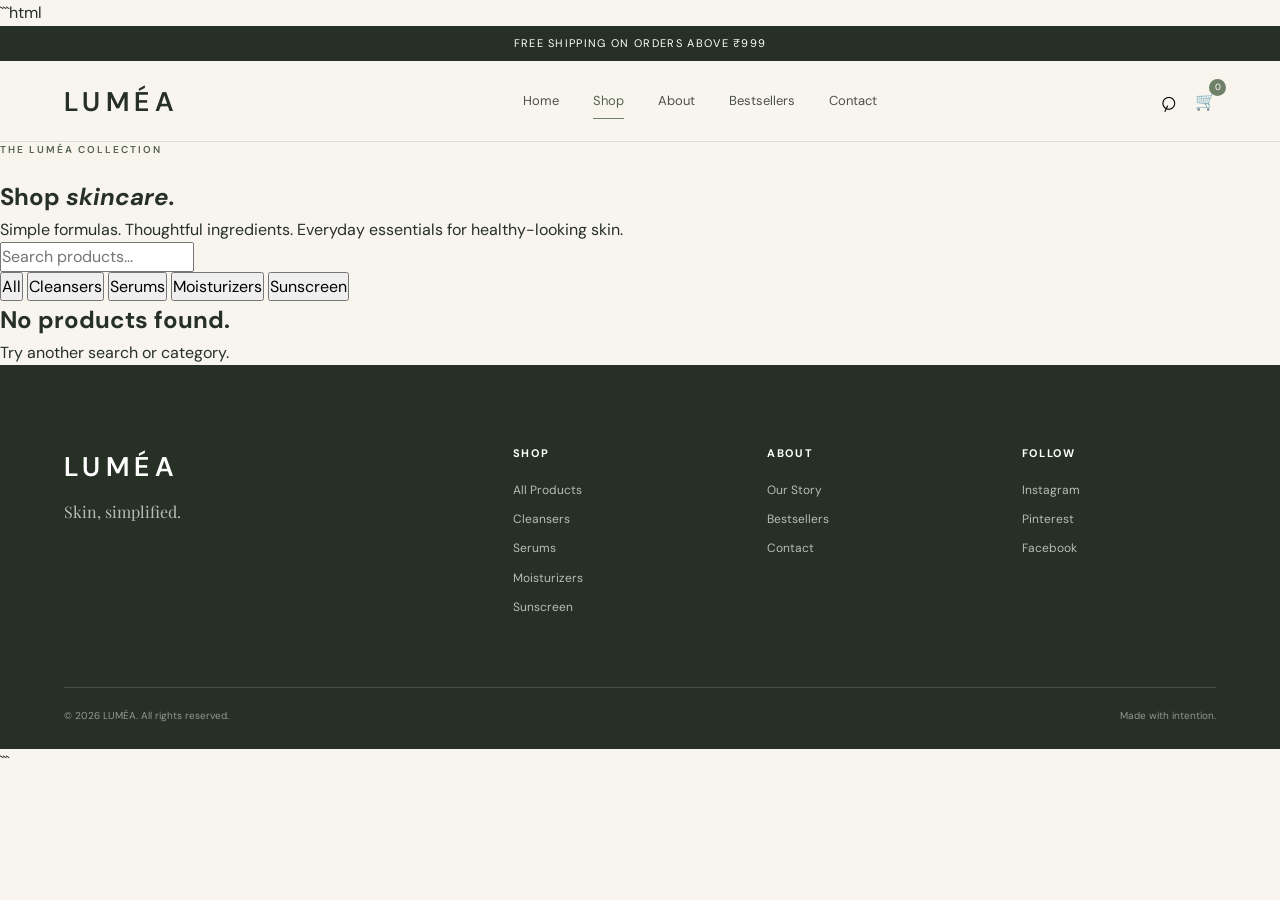
==== shop.html @ 1484291f "Create shop.html" ====
```html
<!DOCTYPE html>
<html lang="en">

<head>

    <meta charset="UTF-8">

    <meta
        name="viewport"
        content="width=device-width, initial-scale=1.0"
    >

    <title>Shop — LUMÉA</title>

    <meta
        name="description"
        content="Shop simple, thoughtful skincare from LUMÉA."
    >

    <!-- Google Fonts -->

    <link rel="preconnect" href="https://fonts.googleapis.com">

    <link
        rel="preconnect"
        href="https://fonts.gstatic.com"
        crossorigin
    >

    <link
        href="https://fonts.googleapis.com/css2?family=DM+Sans:wght@400;500;600;700&family=Playfair+Display:wght@400;500;600&display=swap"
        rel="stylesheet"
    >

    <!-- Main CSS -->

    <link rel="stylesheet" href="css/style.css">

    <!-- Shop CSS -->

    <link rel="stylesheet" href="css/shop.css">

</head>


<body>


    <!-- =========================
         ANNOUNCEMENT BAR
    ========================== -->

    <div class="announcement">

        <p>
            Free shipping on orders above ₹999
        </p>

    </div>


    <!-- =========================
         NAVBAR
    ========================== -->

    <header class="navbar">

        <div class="nav-container">


            <a
                href="index.html"
                class="logo"
            >
                LUMÉA
            </a>


            <nav
                class="nav-links"
                id="navLinks"
            >

                <a href="index.html">
                    Home
                </a>

                <a
                    href="shop.html"
                    class="active"
                >
                    Shop
                </a>

                <a href="index.html#about">
                    About
                </a>

                <a href="index.html#bestsellers">
                    Bestsellers
                </a>

                <a href="index.html#contact">
                    Contact
                </a>

            </nav>


            <div class="nav-actions">


                <button
                    class="icon-btn"
                    id="searchToggle"
                    aria-label="Search"
                >
                    ⌕
                </button>


                <button
                    class="cart-btn"
                    id="cartButton"
                    aria-label="Shopping cart"
                >

                    <span class="cart-icon">
                        🛒
                    </span>

                    <span
                        class="cart-count"
                        id="cartCount"
                    >
                        0
                    </span>

                </button>


                <button
                    class="menu-btn"
                    id="menuBtn"
                    aria-label="Open menu"
                    aria-expanded="false"
                >

                    <span></span>
                    <span></span>
                    <span></span>

                </button>


            </div>

        </div>

    </header>



    <main>


        <!-- =========================
             SHOP HERO
        ========================== -->

        <section class="shop-hero">

            <span class="eyebrow">
                THE LUMÉA COLLECTION
            </span>

            <h1>
                Shop <em>skincare.</em>
            </h1>

            <p>
                Simple formulas. Thoughtful ingredients.
                Everyday essentials for healthy-looking skin.
            </p>

        </section>



        <!-- =========================
             SEARCH
        ========================== -->

        <section class="shop-controls">

            <div
                class="search-box"
                id="searchBox"
            >

                <input
                    type="text"
                    id="searchInput"
                    placeholder="Search products..."
                >

            </div>


            <!-- CATEGORY FILTER -->

            <div class="categories">

                <button
                    class="category-btn active"
                    data-category="all"
                >
                    All
                </button>

                <button
                    class="category-btn"
                    data-category="cleanser"
                >
                    Cleansers
                </button>

                <button
                    class="category-btn"
                    data-category="serum"
                >
                    Serums
                </button>

                <button
                    class="category-btn"
                    data-category="moisturizer"
                >
                    Moisturizers
                </button>

                <button
                    class="category-btn"
                    data-category="sunscreen"
                >
                    Sunscreen
                </button>

            </div>

        </section>



        <!-- =========================
             PRODUCTS
        ========================== -->

        <section class="shop-products">

            <div
                class="product-grid"
                id="productGrid"
            >

                <!-- Products are inserted by JavaScript -->

            </div>


            <!-- NO RESULTS -->

            <div
                class="no-results"
                id="noResults"
            >

                <h2>
                    No products found.
                </h2>

                <p>
                    Try another search or category.
                </p>

            </div>

        </section>


    </main>



    <!-- =========================
         FOOTER
    ========================== -->

    <footer class="footer">


        <div class="footer-main">


            <div class="footer-brand">

                <a
                    href="index.html"
                    class="logo"
                >
                    LUMÉA
                </a>

                <p>
                    Skin, simplified.
                </p>

            </div>


            <div class="footer-column">

                <h4>
                    Shop
                </h4>

                <a href="shop.html">
                    All Products
                </a>

                <a href="shop.html">
                    Cleansers
                </a>

                <a href="shop.html">
                    Serums
                </a>

                <a href="shop.html">
                    Moisturizers
                </a>

                <a href="shop.html">
                    Sunscreen
                </a>

            </div>


            <div class="footer-column">

                <h4>
                    About
                </h4>

                <a href="index.html#about">
                    Our Story
                </a>

                <a href="index.html#bestsellers">
                    Bestsellers
                </a>

                <a href="index.html#contact">
                    Contact
                </a>

            </div>


            <div class="footer-column">

                <h4>
                    Follow
                </h4>

                <a href="#">
                    Instagram
                </a>

                <a href="#">
                    Pinterest
                </a>

                <a href="#">
                    Facebook
                </a>

            </div>


        </div>


        <div class="footer-bottom">

            <span>
                © 2026 LUMÉA. All rights reserved.
            </span>

            <span>
                Made with intention.
            </span>

        </div>


    </footer>


    <!-- JavaScript -->

    <script src="js/shop.js"></script>

</body>

</html>
```
---- css/style.css ----
:root {
    --cream: #f8f5ef;
    --cream-dark: #eee9df;
    --sage: #6f8068;
    --sage-dark: #53634e;
    --dark: #263025;
    --text: #4c5149;
    --beige: #d9c8b4;
    --white: #ffffff;
    --border: rgba(38, 48, 37, 0.12);

    --serif: "Playfair Display", Georgia, serif;
    --sans: "DM Sans", Arial, sans-serif;
}



* {
    margin: 0;
    padding: 0;
    box-sizing: border-box;
}

html {
    scroll-behavior: smooth;
}

body {
    background: var(--cream);
    color: var(--dark);
    font-family: var(--sans);
    line-height: 1.6;
}

img {
    display: block;
    width: 100%;
}

a {
    color: inherit;
    text-decoration: none;
}

button,
input {
    font: inherit;
}


.announcement {
    background: var(--dark);
    color: var(--white);
    text-align: center;
    padding: 9px 20px;
    font-size: 11px;
    letter-spacing: 0.12em;
    text-transform: uppercase;
}


.navbar {
    position: sticky;
    top: 0;
    z-index: 1000;
    background: rgba(248, 245, 239, 0.94);
    backdrop-filter: blur(15px);
    border-bottom: 1px solid var(--border);
}

.nav-container {
    width: min(1200px, 90%);
    margin: auto;
    height: 80px;

    display: flex;
    align-items: center;
    justify-content: space-between;
}

.logo {
    font-size: 27px;
    font-weight: 600;
    letter-spacing: 0.2em;
}

.nav-links {
    display: flex;
    gap: 34px;
    margin-left: 60px;
}

.nav-links a {
    position: relative;
    font-size: 13px;
    color: var(--text);
    transition: color 0.3s ease;
}

.nav-links a::after {
    content: "";
    position: absolute;
    left: 0;
    bottom: -7px;
    width: 0;
    height: 1px;
    background: var(--sage);
    transition: width 0.3s ease;
}

.nav-links a:hover,
.nav-links a.active {
    color: var(--sage-dark);
}

.nav-links a:hover::after,
.nav-links a.active::after {
    width: 100%;
}

.nav-actions {
    display: flex;
    align-items: center;
    gap: 18px;
}

.icon-btn,
.cart-btn,
.menu-btn {
    border: none;
    background: none;
    cursor: pointer;
}

.icon-btn {
    font-size: 28px;
    transform: rotate(-20deg);
}

.cart-btn {
    position: relative;
    font-size: 17px;
}

.cart-count {
    position: absolute;
    top: -9px;
    right: -10px;

    width: 17px;
    height: 17px;

    display: flex;
    align-items: center;
    justify-content: center;

    background: var(--sage);
    color: var(--white);

    border-radius: 50%;
    font-size: 9px;
}

.menu-btn {
    display: none;
    flex-direction: column;
    gap: 5px;
}

.menu-btn span {
    display: block;
    width: 22px;
    height: 1.5px;
    background: var(--dark);
}



.hero {
    width: min(1200px, 90%);
    margin: auto;

    min-height: 680px;

    display: grid;
    grid-template-columns: 1fr 1fr;
    align-items: center;
    gap: 80px;
}

.hero-content {
    padding: 60px 0;
}

.eyebrow {
    display: block;
    margin-bottom: 20px;

    color: var(--sage-dark);
    font-size: 10px;
    font-weight: 600;
    letter-spacing: 0.2em;
}

.hero h1 {
    font-family: var(--serif);
    font-size: clamp(65px, 7vw, 100px);
    line-height: 0.94;
    font-weight: 400;
    letter-spacing: -0.04em;
}

.hero h1 em,
h2 em {
    color: var(--sage);
    font-style: italic;
}

.hero-content > p {
    max-width: 430px;
    margin: 30px 0;

    color: var(--text);
    font-size: 16px;
}

.hero-buttons {
    display: flex;
    gap: 12px;
    flex-wrap: wrap;
}

.btn {
    display: inline-flex;
    align-items: center;
    justify-content: center;

    min-height: 50px;
    padding: 0 25px;

    border-radius: 30px;

    font-size: 12px;
    font-weight: 600;

    transition:
        transform 0.3s ease,
        background 0.3s ease,
        color 0.3s ease;
}

.btn:hover {
    transform: translateY(-3px);
}

.btn-primary {
    background: var(--sage);
    color: var(--white);
}

.btn-primary:hover {
    background: var(--sage-dark);
}

.btn-secondary {
    border: 1px solid var(--dark);
}

.btn-secondary:hover {
    background: var(--dark);
    color: var(--white);
}



.hero-image {
    position: relative;
}

.hero-image-card {
    height: 600px;
    overflow: hidden;
    border-radius: 220px 220px 20px 20px;
}

.hero-image-card img {
    height: 100%;
    object-fit: cover;
    transition: transform 0.8s ease;
}

.hero-image-card:hover img {
    transform: scale(1.04);
}

.hero-badge {
    position: absolute;
    left: -40px;
    bottom: 50px;

    width: 110px;
    height: 110px;

    display: flex;
    flex-direction: column;
    align-items: center;
    justify-content: center;

    background: var(--cream-dark);
    border-radius: 50%;

    font-family: var(--serif);
    font-size: 13px;
    line-height: 1.2;
    text-align: center;
}

.hero-badge span {
    margin-bottom: 5px;
    color: var(--sage);
}



.intro {
    padding: 130px max(5%, calc((100vw - 1200px) / 2));
    background: var(--white);
}

.intro-label {
    display: flex;
    justify-content: space-between;

    margin-bottom: 70px;
    padding-bottom: 15px;

    border-bottom: 1px solid var(--border);

    font-size: 10px;
    letter-spacing: 0.15em;
    color: var(--sage-dark);
}

.intro-content {
    display: grid;
    grid-template-columns: 1fr 1fr;
    gap: 100px;
}

.intro h2,
.section-heading h2,
.story-content h2,
.bestsellers h2,
.newsletter h2 {
    font-family: var(--serif);
    font-size: clamp(45px, 5vw, 70px);
    line-height: 1.05;
    font-weight: 400;
    letter-spacing: -0.03em;
}

.intro-text {
    padding-top: 10px;
    max-width: 460px;
}

.intro-text p {
    margin-bottom: 20px;
    color: var(--text);
    font-size: 15px;
}

.text-link {
    display: inline-block;
    margin-top: 20px;

    color: var(--sage-dark);
    font-size: 12px;
    font-weight: 600;

    border-bottom: 1px solid var(--sage);
    padding-bottom: 5px;
}

.text-link span {
    margin-left: 8px;
}



.benefits {
    width: min(1200px, 90%);
    margin: auto;

    padding: 80px 0;

    display: grid;
    grid-template-columns: repeat(3, 1fr);
    gap: 50px;
}

.benefit {
    display: flex;
    gap: 18px;
}

.benefit-icon {
    width: 45px;
    height: 45px;
    flex-shrink: 0;

    display: flex;
    align-items: center;
    justify-content: center;

    background: var(--cream-dark);
    border-radius: 50%;

    color: var(--sage);
}

.benefit h3 {
    margin-bottom: 5px;
    font-size: 14px;
}

.benefit p {
    color: var(--text);
    font-size: 12px;
}




.products-section {
    padding: 120px max(5%, calc((100vw - 1200px) / 2));
    background: var(--cream-dark);
}

.section-heading {
    display: flex;
    align-items: end;
    justify-content: space-between;
    gap: 30px;

    margin-bottom: 60px;
}

.section-heading h2 {
    font-size: clamp(45px, 5vw, 65px);
}

.product-grid {
    display: grid;
    grid-template-columns: repeat(4, 1fr);
    gap: 20px;
}

.product-card {
    min-width: 0;
}

.product-image {
    position: relative;
    height: 390px;
    overflow: hidden;

    background: var(--white);
    border-radius: 15px;
}

.product-image img {
    height: 100%;
    object-fit: cover;

    transition: transform 0.6s ease;
}

.product-card:hover .product-image img {
    transform: scale(1.05);
}

.product-badge {
    position: absolute;
    z-index: 2;
    top: 15px;
    left: 15px;

    padding: 6px 10px;

    background: var(--white);
    border-radius: 20px;

    font-size: 8px;
    font-weight: 600;
    letter-spacing: 0.1em;
}

.quick-add {
    position: absolute;
    left: 15px;
    right: 15px;
    bottom: -60px;

    width: calc(100% - 30px);

    border: none;
    border-radius: 30px;

    padding: 13px;

    background: var(--dark);
    color: var(--white);

    cursor: pointer;

    font-size: 11px;
    font-weight: 600;

    transition: bottom 0.3s ease;
}

.product-card:hover .quick-add {
    bottom: 15px;
}

.product-info {
    padding: 18px 2px;
}

.product-category {
    margin-bottom: 5px;

    color: var(--sage-dark);

    font-size: 9px;
    font-weight: 600;
    letter-spacing: 0.15em;
}

.product-info h3 {
    font-family: var(--serif);
    font-size: 20px;
    font-weight: 500;
}

.product-info p {
    margin-top: 2px;
    color: var(--text);
    font-size: 11px;
}

.product-bottom {
    display: flex;
    justify-content: space-between;
    margin-top: 12px;
}

.price {
    font-size: 13px;
    font-weight: 600;
}

.rating {
    color: var(--sage-dark);
    font-size: 11px;
}



.story-section {
    display: grid;
    grid-template-columns: 1fr 1fr;

    min-height: 650px;

    background: var(--white);
}

.story-image {
    min-height: 650px;
    overflow: hidden;
}

.story-image img {
    height: 100%;
    object-fit: cover;
}

.story-content {
    display: flex;
    flex-direction: column;
    justify-content: center;

    padding: 80px max(8%, 60px);
}

.story-content h2 {
    margin-bottom: 30px;
}

.story-content p {
    max-width: 400px;
    margin-bottom: 15px;

    color: var(--text);
    font-size: 14px;
}

.story-content .btn {
    align-self: flex-start;
    margin-top: 20px;
}


.bestsellers {
    padding: 130px max(5%, calc((100vw - 1200px) / 2));
}

.centered {
    display: block;
    text-align: center;
}

.centered .eyebrow {
    margin-bottom: 15px;
}

.centered p {
    max-width: 430px;
    margin: 20px auto 0;

    color: var(--text);
    font-size: 14px;
}

.mini-products {
    display: grid;
    grid-template-columns: repeat(3, 1fr);
    gap: 25px;

    margin-top: 70px;
}

.mini-product {
    display: grid;
    grid-template-columns: 130px 1fr;
    gap: 20px;
    align-items: center;

    padding: 15px;

    background: var(--cream-dark);
    border-radius: 15px;

    transition: transform 0.3s ease;
}

.mini-product:hover {
    transform: translateY(-5px);
}

.mini-product img {
    width: 130px;
    height: 150px;
    object-fit: cover;
    border-radius: 10px;
}

.mini-product span {
    color: var(--sage-dark);
    font-size: 9px;
}

.mini-product h3 {
    margin: 8px 0;

    font-family: var(--serif);
    font-size: 18px;
    font-weight: 500;
}

.mini-product p {
    font-size: 12px;
}



.testimonial {
    padding: 130px 20px;

    background: var(--sage);
    color: var(--white);

    text-align: center;
}

.quote-mark {
    font-family: var(--serif);
    font-size: 70px;
    line-height: 0.5;
}

blockquote {
    max-width: 800px;
    margin: 35px auto;

    font-family: var(--serif);
    font-size: clamp(32px, 4vw, 55px);
    line-height: 1.2;
}

.testimonial-author {
    display: flex;
    align-items: center;
    justify-content: center;
    gap: 12px;

    font-size: 11px;
    letter-spacing: 0.12em;
    text-transform: uppercase;
}

.testimonial-author span {
    width: 30px;
    height: 1px;
    background: rgba(255,255,255,0.6);
}



.newsletter {
    padding: 130px 20px;
    text-align: center;
}

.newsletter-content {
    max-width: 650px;
    margin: auto;
}

.newsletter h2 {
    margin-bottom: 20px;
}

.newsletter p {
    color: var(--text);
    font-size: 14px;
}

.newsletter-form {
    display: flex;
    max-width: 520px;
    margin: 35px auto 15px;

    border-bottom: 1px solid var(--dark);
}

.newsletter-form input {
    flex: 1;

    padding: 15px 5px;

    border: none;
    outline: none;

    background: transparent;

    font-size: 13px;
}

.newsletter-form button {
    border: none;
    background: none;

    cursor: pointer;

    color: var(--sage-dark);

    font-size: 12px;
    font-weight: 600;
}

.newsletter small {
    color: #858a82;
    font-size: 9px;
}



.footer {
    padding: 80px max(5%, calc((100vw - 1200px) / 2)) 25px;

    background: var(--dark);
    color: var(--white);
}

.footer-main {
    display: grid;
    grid-template-columns: 2fr repeat(3, 1fr);
    gap: 60px;

    padding-bottom: 70px;
}

.footer-brand p {
    margin-top: 10px;
    color: #b8bdb5;
    font-family: var(--serif);
    font-size: 16px;
}

.footer-column {
    display: flex;
    flex-direction: column;
    gap: 10px;
}

.footer-column h4 {
    margin-bottom: 8px;

    color: var(--white);

    font-size: 11px;
    letter-spacing: 0.15em;
    text-transform: uppercase;
}

.footer-column a {
    color: #b8bdb5;
    font-size: 12px;

    transition: color 0.3s ease;
}

.footer-column a:hover {
    color: var(--white);
}

.footer-bottom {
    display: flex;
    justify-content: space-between;

    padding-top: 20px;

    border-top: 1px solid rgba(255,255,255,0.15);

    color: #929890;
    font-size: 10px;
}



@media (max-width: 900px) {

    .nav-links {
        gap: 18px;
        margin-left: 20px;
    }

    .hero {
        gap: 40px;
    }

    .hero-image-card {
        height: 520px;
    }

    .product-grid {
        grid-template-columns: repeat(2, 1fr);
    }

    .benefits {
        grid-template-columns: 1fr;
        gap: 25px;
    }

    .intro-content {
        gap: 50px;
    }

    .mini-products {
        grid-template-columns: 1fr;
    }

}



@media (max-width: 650px) {

    .announcement {
        font-size: 9px;
    }

    .nav-container {
        height: 68px;
    }

    .logo {
        font-size: 21px;
    }

    .nav-links {
        position: absolute;

        top: 68px;
        left: 0;

        width: 100%;

        display: none;
        flex-direction: column;
        gap: 0;

        margin: 0;

        background: var(--cream);

        border-bottom: 1px solid var(--border);
    }

    .nav-links.open {
        display: flex;
    }

    .nav-links a {
        padding: 17px 5%;
        border-bottom: 1px solid var(--border);
    }

    .nav-actions {
        gap: 12px;
    }

    .icon-btn {
        display: none;
    }

    .menu-btn {
        display: flex;
    }



    .hero {
        width: 90%;
        min-height: auto;

        display: flex;
        flex-direction: column;

        gap: 40px;

        padding: 70px 0 80px;
    }

    .hero-content {
        padding: 0;
    }

    .hero h1 {
        font-size: 65px;
    }

    .hero-content > p {
        font-size: 14px;
    }

    .hero-buttons {
        flex-direction: column;
        align-items: stretch;
    }

    .hero-image {
        width: 100%;
    }

    .hero-image-card {
        height: 450px;
        border-radius: 150px 150px 15px 15px;
    }

    .hero-badge {
        left: 10px;
        bottom: 25px;
        width: 90px;
        height: 90px;
        font-size: 11px;
    }



    .intro {
        padding: 90px 5%;
    }

    .intro-label {
        margin-bottom: 45px;
    }

    .intro-content {
        display: block;
    }

    .intro h2 {
        margin-bottom: 40px;
        font-size: 45px;
    }


    .benefits {
        width: 90%;
        padding: 65px 0;
    }


    .products-section {
        padding: 80px 5%;
    }

    .section-heading {
        display: block;
        margin-bottom: 40px;
    }

    .section-heading .text-link {
        margin-top: 20px;
    }

    .product-grid {
        grid-template-columns: repeat(2, 1fr);
        gap: 12px;
    }

    .product-image {
        height: 250px;
    }

    .quick-add {
        bottom: 12px;
        font-size: 9px;
        padding: 10px;
    }

    .product-info h3 {
        font-size: 16px;
    }

    .story-section {
        display: flex;
        flex-direction: column;
    }

    .story-image {
        min-height: 400px;
    }

    .story-content {
        padding: 80px 8%;
    }


    .bestsellers {
        padding: 90px 5%;
    }

    .mini-products {
        margin-top: 50px;
    }

    .mini-product {
        grid-template-columns: 100px 1fr;
    }

    .mini-product img {
        width: 100px;
        height: 120px;
    }


    .testimonial {
        padding: 90px 20px;
    }

    blockquote {
        font-size: 32px;
    }


    .newsletter {
        padding: 90px 20px;
    }

    .newsletter-form {
        flex-direction: column;

        border-bottom: none;
        gap: 10px;
    }

    .newsletter-form input {
        border-bottom: 1px solid var(--dark);
    }

    .newsletter-form button {
        padding: 12px;
        background: var(--sage);
        color: white;
        border-radius: 30px;
    }

    .footer {
        padding: 60px 5% 20px;
    }

    .footer-main {
        grid-template-columns: 1fr 1fr;
        gap: 40px;
    }

    .footer-brand {
        grid-column: 1 / -1;
    }

    .footer-bottom {
        flex-direction: column;
        gap: 8px;
    }

}
.reveal {
    opacity: 0;
    transform: translateY(25px);
    transition:
        opacity 0.7s ease,
        transform 0.7s ease;
}

.reveal.visible {
    opacity: 1;
    transform: translateY(0);
}
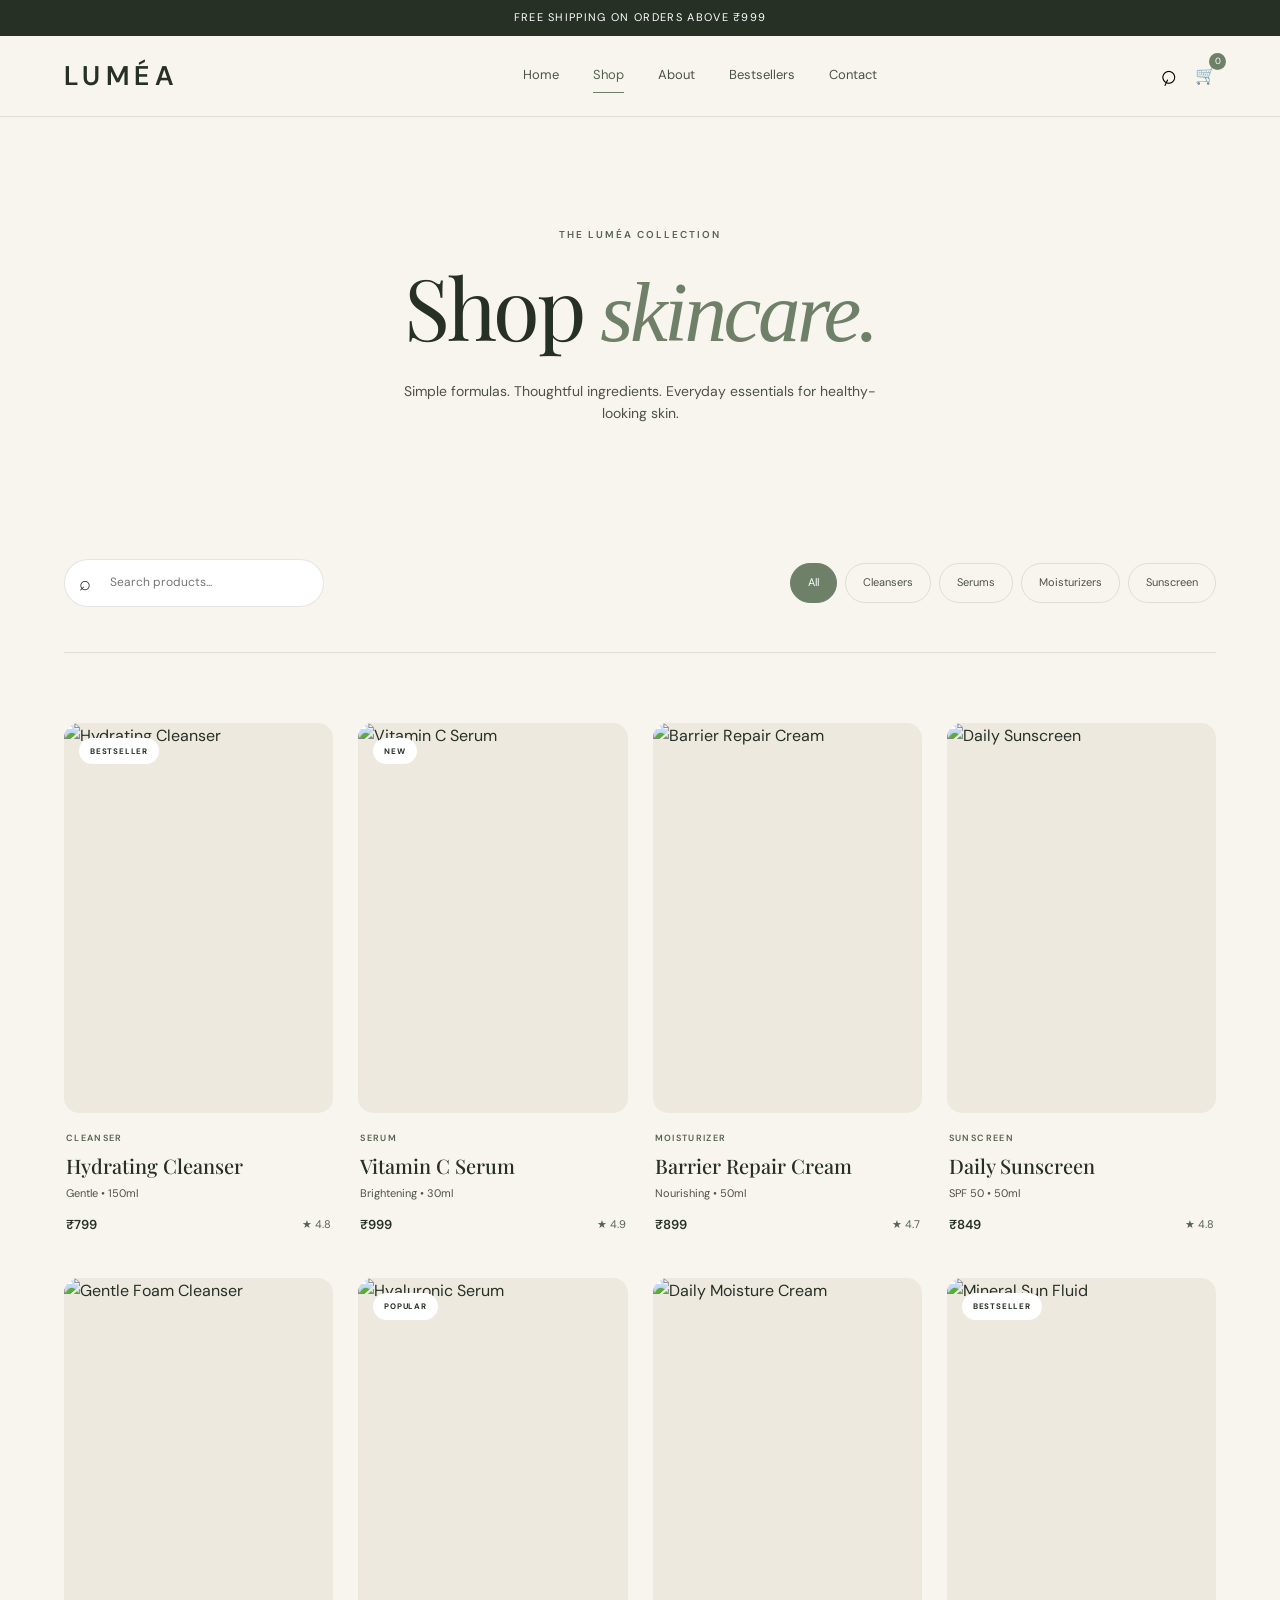
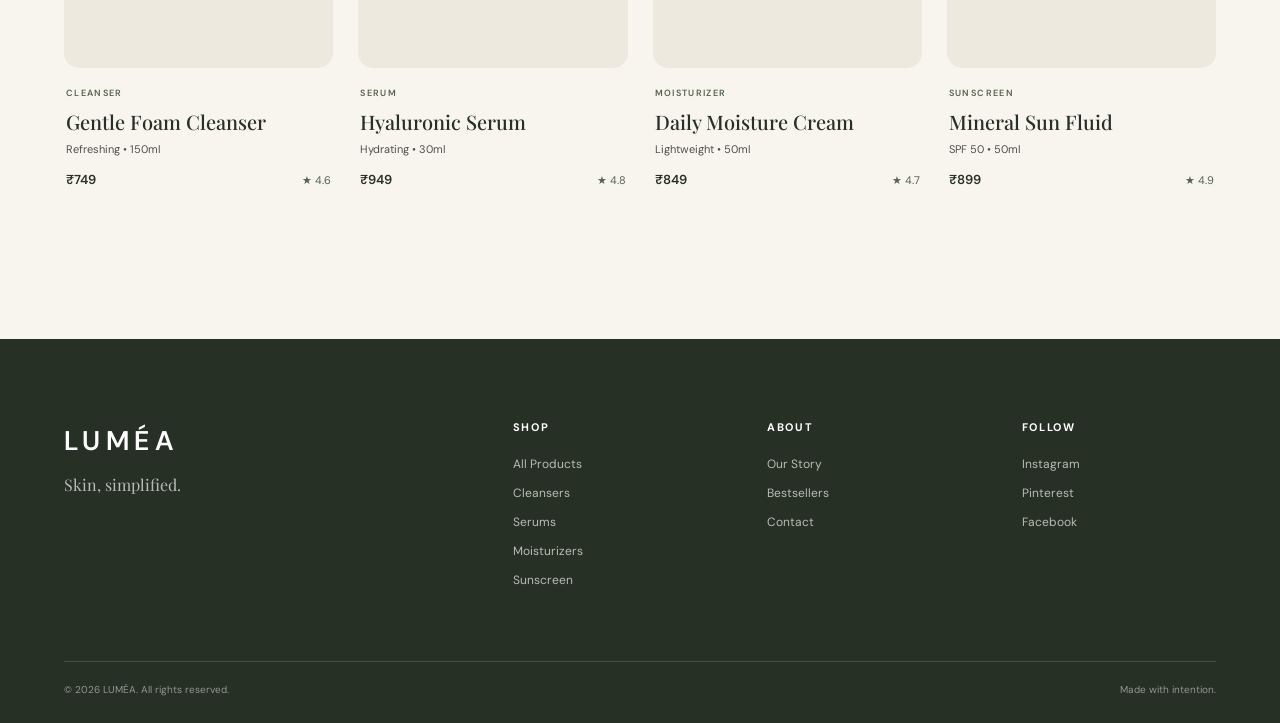
==== commit 7360ab65: "Clean up comments in shop.html Removed unnecessary comments throughout the HTML file." ====
--- a/shop.html
+++ b/shop.html
@@ -1,4 +1,3 @@
-```html
 <!DOCTYPE html>
 <html lang="en">
 
@@ -18,7 +17,6 @@
         content="Shop simple, thoughtful skincare from LUMÉA."
     >
 
-    <!-- Google Fonts -->
 
     <link rel="preconnect" href="https://fonts.googleapis.com">
 
@@ -33,11 +31,9 @@
         rel="stylesheet"
     >
 
-    <!-- Main CSS -->
 
     <link rel="stylesheet" href="css/style.css">
 
-    <!-- Shop CSS -->
 
     <link rel="stylesheet" href="css/shop.css">
 
@@ -47,9 +43,7 @@
 <body>
 
 
-    <!-- =========================
-         ANNOUNCEMENT BAR
-    ========================== -->
+ 
 
     <div class="announcement">
 
@@ -60,9 +54,6 @@
     </div>
 
 
-    <!-- =========================
-         NAVBAR
-    ========================== -->
 
     <header class="navbar">
 
@@ -165,9 +156,6 @@
     <main>
 
 
-        <!-- =========================
-             SHOP HERO
-        ========================== -->
 
         <section class="shop-hero">
 
@@ -188,9 +176,7 @@
 
 
 
-        <!-- =========================
-             SEARCH
-        ========================== -->
+
 
         <section class="shop-controls">
 
@@ -208,7 +194,6 @@
             </div>
 
 
-            <!-- CATEGORY FILTER -->
 
             <div class="categories">
 
@@ -253,9 +238,7 @@
 
 
 
-        <!-- =========================
-             PRODUCTS
-        ========================== -->
+
 
         <section class="shop-products">
 
@@ -264,12 +247,10 @@
                 id="productGrid"
             >
 
-                <!-- Products are inserted by JavaScript -->
-
-            </div>
-
-
-            <!-- NO RESULTS -->
+
+            </div>
+
+
 
             <div
                 class="no-results"
@@ -293,9 +274,6 @@
 
 
 
-    <!-- =========================
-         FOOTER
-    ========================== -->
 
     <footer class="footer">
 
@@ -409,11 +387,10 @@
     </footer>
 
 
-    <!-- JavaScript -->
 
     <script src="js/shop.js"></script>
 
 </body>
 
 </html>
-```
+
--- a/css/shop.css
+++ b/css/shop.css
@@ -0,0 +1,575 @@
+
+
+.shop-hero {
+
+    padding: 110px 20px 90px;
+
+    text-align: center;
+
+    background: var(--cream);
+
+}
+
+
+.shop-hero h1 {
+
+    font-family: var(--serif);
+
+    font-size: clamp(
+        55px,
+        7vw,
+        85px
+    );
+
+    font-weight: 400;
+
+    line-height: 1;
+
+    letter-spacing: -0.04em;
+
+}
+
+
+.shop-hero h1 em {
+
+    color: var(--sage);
+
+    font-style: italic;
+
+}
+
+
+.shop-hero p {
+
+    max-width: 500px;
+
+    margin: 25px auto 0;
+
+    color: var(--text);
+
+    font-size: 14px;
+
+}
+
+
+
+.shop-controls {
+
+    width: min(
+        1200px,
+        90%
+    );
+
+    margin: auto;
+
+    padding: 45px 0;
+
+    display: flex;
+
+    align-items: center;
+
+    justify-content: space-between;
+
+    gap: 30px;
+
+    border-bottom: 1px solid var(--border);
+
+}
+
+
+
+
+.search-box {
+
+    position: relative;
+
+}
+
+
+.search-box::before {
+
+    content: "⌕";
+
+    position: absolute;
+
+    left: 15px;
+
+    top: 50%;
+
+    transform: translateY(-50%);
+
+    font-size: 20px;
+
+}
+
+
+.search-box input {
+
+    width: 260px;
+
+    padding: 13px 15px 13px 45px;
+
+    border: 1px solid var(--border);
+
+    border-radius: 30px;
+
+    outline: none;
+
+    background: var(--white);
+
+    color: var(--dark);
+
+    font-size: 12px;
+
+}
+
+
+.search-box input:focus {
+
+    border-color: var(--sage);
+
+}
+
+
+
+
+.categories {
+
+    display: flex;
+
+    align-items: center;
+
+    gap: 8px;
+
+    flex-wrap: wrap;
+
+}
+
+
+.category-btn {
+
+    border: 1px solid var(--border);
+
+    background: transparent;
+
+    padding: 10px 17px;
+
+    border-radius: 30px;
+
+    cursor: pointer;
+
+    color: var(--text);
+
+    font-size: 11px;
+
+    transition:
+        background 0.3s ease,
+        color 0.3s ease,
+        border 0.3s ease;
+
+}
+
+
+.category-btn:hover {
+
+    border-color: var(--sage);
+
+    color: var(--sage-dark);
+
+}
+
+
+.category-btn.active {
+
+    background: var(--sage);
+
+    border-color: var(--sage);
+
+    color: var(--white);
+
+}
+
+
+
+
+.shop-products {
+
+    width: min(
+        1200px,
+        90%
+    );
+
+    margin: auto;
+
+    padding: 70px 0 130px;
+
+}
+
+
+
+.shop-products .product-grid {
+
+    display: grid;
+
+    grid-template-columns:
+        repeat(4, 1fr);
+
+    gap: 25px;
+
+}
+
+
+.shop-products .product-card {
+
+    min-width: 0;
+
+}
+
+
+.shop-products .product-image {
+
+    height: 390px;
+
+    position: relative;
+
+    overflow: hidden;
+
+    border-radius: 15px;
+
+    background: var(--cream-dark);
+
+}
+
+
+.shop-products .product-image img {
+
+    width: 100%;
+
+    height: 100%;
+
+    object-fit: cover;
+
+    transition:
+        transform 0.6s ease;
+
+}
+
+
+.shop-products .product-card:hover
+.product-image img {
+
+    transform: scale(1.05);
+
+}
+
+
+.shop-products .product-badge {
+
+    position: absolute;
+
+    top: 15px;
+
+    left: 15px;
+
+    z-index: 2;
+
+    padding: 7px 11px;
+
+    background: var(--white);
+
+    border-radius: 30px;
+
+    font-size: 8px;
+
+    font-weight: 700;
+
+    letter-spacing: 0.1em;
+
+}
+
+
+.shop-products .quick-add {
+
+    position: absolute;
+
+    left: 15px;
+
+    right: 15px;
+
+    bottom: -60px;
+
+    width: calc(100% - 30px);
+
+    padding: 13px;
+
+    border: none;
+
+    border-radius: 30px;
+
+    background: var(--dark);
+
+    color: var(--white);
+
+    cursor: pointer;
+
+    font-size: 11px;
+
+    font-weight: 600;
+
+    transition:
+        bottom 0.3s ease,
+        background 0.3s ease;
+
+}
+
+
+.shop-products .product-card:hover
+.quick-add {
+
+    bottom: 15px;
+
+}
+
+
+.shop-products .quick-add:hover {
+
+    background: var(--sage);
+
+}
+
+
+
+.shop-products .product-info {
+
+    padding: 18px 2px;
+
+}
+
+
+.shop-products .product-category {
+
+    margin-bottom: 5px;
+
+    color: var(--sage-dark);
+
+    font-size: 9px;
+
+    font-weight: 600;
+
+    letter-spacing: 0.15em;
+
+}
+
+
+.shop-products .product-info h3 {
+
+    font-family: var(--serif);
+
+    font-size: 20px;
+
+    font-weight: 500;
+
+}
+
+
+.shop-products .product-info p {
+
+    margin-top: 3px;
+
+    color: var(--text);
+
+    font-size: 11px;
+
+}
+
+
+.shop-products .product-bottom {
+
+    display: flex;
+
+    justify-content: space-between;
+
+    align-items: center;
+
+    margin-top: 12px;
+
+}
+
+
+.shop-products .price {
+
+    font-size: 13px;
+
+    font-weight: 600;
+
+}
+
+
+.shop-products .rating {
+
+    color: var(--sage-dark);
+
+    font-size: 11px;
+
+}
+
+
+
+.no-results {
+
+    display: none;
+
+    padding: 100px 20px;
+
+    text-align: center;
+
+}
+
+
+.no-results.show {
+
+    display: block;
+
+}
+
+
+.no-results h2 {
+
+    font-family: var(--serif);
+
+    font-size: 40px;
+
+    font-weight: 400;
+
+}
+
+
+.no-results p {
+
+    margin-top: 10px;
+
+    color: var(--text);
+
+    font-size: 13px;
+
+}
+
+
+
+@media (max-width: 1000px) {
+
+    .shop-products .product-grid {
+
+        grid-template-columns:
+            repeat(3, 1fr);
+
+    }
+
+}
+
+
+/* =========================================
+   MOBILE
+========================================= */
+
+@media (max-width: 700px) {
+
+    .shop-hero {
+
+        padding: 80px 20px 60px;
+
+    }
+
+
+    .shop-controls {
+
+        flex-direction: column;
+
+        align-items: stretch;
+
+        padding: 30px 0;
+
+    }
+
+
+    .search-box input {
+
+        width: 100%;
+
+    }
+
+
+    .categories {
+
+        justify-content: center;
+
+    }
+
+
+    .shop-products {
+
+        padding-top: 45px;
+
+    }
+
+
+    .shop-products .product-grid {
+
+        grid-template-columns:
+            repeat(2, 1fr);
+
+        gap: 14px;
+
+    }
+
+
+    .shop-products .product-image {
+
+        height: 250px;
+
+    }
+
+
+    .shop-products .quick-add {
+
+        bottom: 12px;
+
+        padding: 10px;
+
+        font-size: 9px;
+
+    }
+
+
+    .shop-products .product-info h3 {
+
+        font-size: 16px;
+
+    }
+
+}
+
+
+@media (max-width: 420px) {
+
+    .categories {
+
+        justify-content: flex-start;
+
+        overflow-x: auto;
+
+        flex-wrap: nowrap;
+
+        padding-bottom: 5px;
+
+    }
+
+
+    .category-btn {
+
+        white-space: nowrap;
+
+    }
+
+}
+
